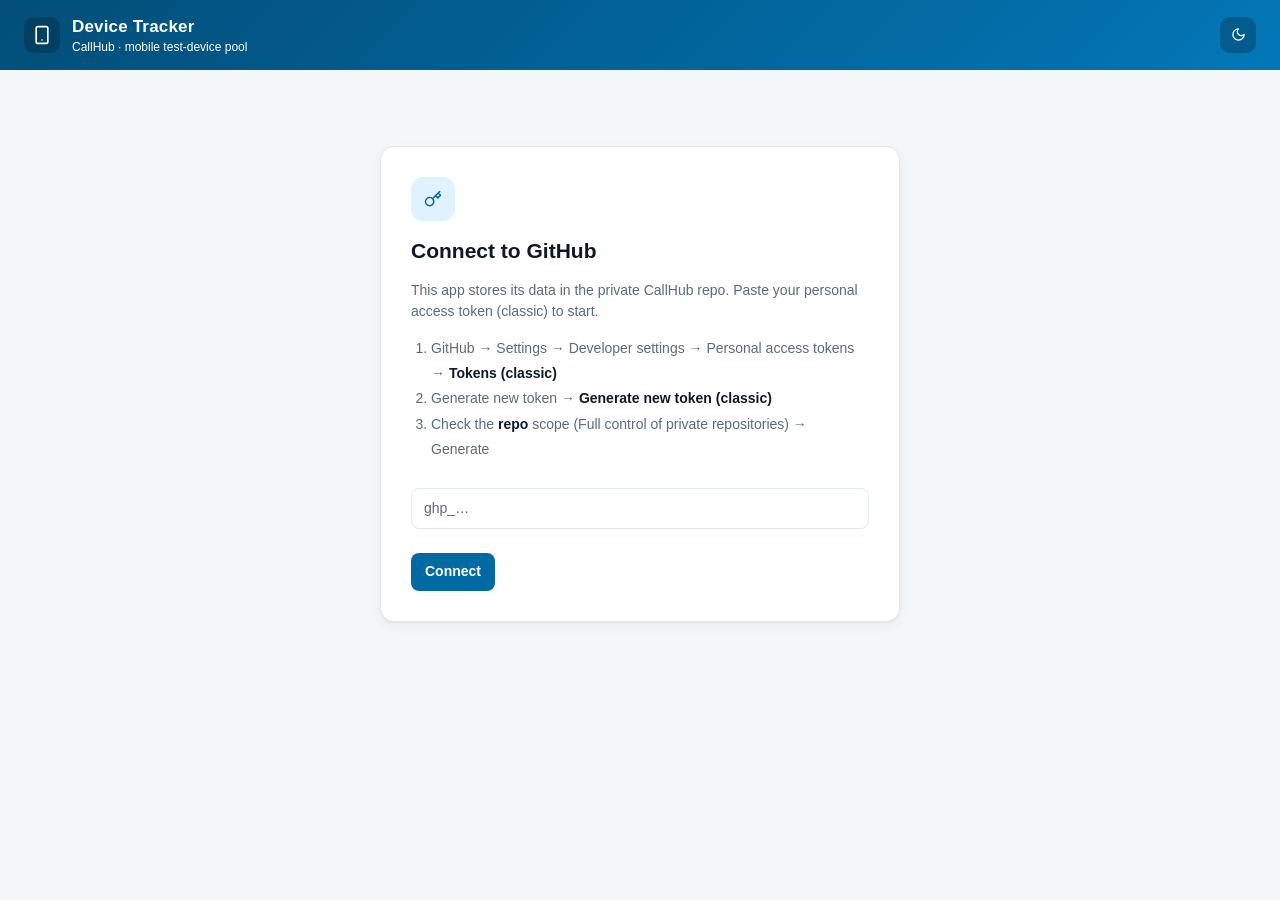
==== index.html @ 094492fb "deploy: tracker: clickable device chips in Workers and History" ====
<!doctype html>
<html lang="en">
<head>
<meta charset="utf-8">
<meta name="viewport" content="width=device-width, initial-scale=1">
<title>Device Tracker — CallHub</title>
<style>
  /* ---- semantic tokens: light (default) ---- */
  :root {
    color-scheme: light;
    --bg: #f4f7fa;
    --surface: #ffffff;
    --surface-2: #f1f5f9;
    --fg: #0f172a;
    --muted: #5b6b7f;
    --border: #e2e8f0;
    --primary: #026aa2;        /* 5.86:1 with white */
    --primary-hover: #015e8f;
    --on-primary: #ffffff;
    --ring: #026aa2;
    --danger: #dc2626;
    --shadow: 0 1px 2px rgba(15, 23, 42, .05), 0 4px 12px rgba(15, 23, 42, .05);
    --shadow-lg: 0 24px 60px rgba(2, 6, 23, .25);
    --header-grad: linear-gradient(135deg, #024e78, #0277b8); /* white ≥4.85:1 on both stops */
    --badge-available-bg: #dcfce7;  --badge-available-fg: #15803d;
    --badge-checked_out-bg: #e0f2fe; --badge-checked_out-fg: #026aa2;
    --badge-lost-bg: #fee2e2;       --badge-lost-fg: #b91c1c;
    --badge-retired-bg: #f1f5f9;    --badge-retired-fg: #4b5a6b;
  }
  /* ---- dark: desaturated tonal variants, not inversions ---- */
  :root[data-theme="dark"] {
    color-scheme: dark;
    --bg: #0b1220;
    --surface: #121a2b;
    --surface-2: #1a2438;
    --fg: #e6edf6;
    --muted: #93a5bc;
    --border: #253453;
    --primary: #41b9ea;
    --primary-hover: #63c8f0;
    --on-primary: #06121c;
    --ring: #41b9ea;
    --danger: #f87171;
    --shadow: 0 1px 2px rgba(0, 0, 0, .4), 0 4px 14px rgba(0, 0, 0, .35);
    --shadow-lg: 0 24px 60px rgba(0, 0, 0, .6);
    --header-grad: linear-gradient(135deg, #075e8f, #123a52);
    --badge-available-bg: rgba(34, 197, 94, .16);   --badge-available-fg: #4ade80;
    --badge-checked_out-bg: rgba(56, 189, 248, .16); --badge-checked_out-fg: #67d3f5;
    --badge-lost-bg: rgba(248, 113, 113, .16);      --badge-lost-fg: #f89b9b;
    --badge-retired-bg: rgba(148, 163, 184, .14);   --badge-retired-fg: #a5b4c8;
  }

  * { box-sizing: border-box; }
  [hidden] { display: none !important; }
  body {
    margin: 0; background: var(--bg); color: var(--fg); font-size: 14px; line-height: 1.5;
    font-family: -apple-system, BlinkMacSystemFont, "Segoe UI", Roboto, "Helvetica Neue", Arial, sans-serif;
    transition: background-color .25s ease, color .25s ease;
  }
  ::placeholder { color: var(--muted); opacity: 1; }
  svg.i { width: 18px; height: 18px; stroke: currentColor; fill: none;
          stroke-width: 2; stroke-linecap: round; stroke-linejoin: round; flex: none; }

  /* ---- header ---- */
  header { background: var(--header-grad); color: #fff; padding: 14px 24px;
           display: flex; align-items: center; gap: 12px; }
  header .logo { display: flex; align-items: center; justify-content: center; width: 36px; height: 36px;
                 background: rgba(0,0,0,.2); border-radius: 10px; }
  header .logo svg.i { width: 20px; height: 20px; }
  header > div { min-width: 0; }
  header h1 { font-size: 17px; margin: 0; font-weight: 600; letter-spacing: .01em; }
  header .sub { font-size: 12px; margin-top: -2px; white-space: nowrap; overflow: hidden; text-overflow: ellipsis; }
  header .right { margin-left: auto; display: flex; align-items: center; gap: 10px; }
  header .who { font-size: 13px; background: rgba(0,0,0,.22);
                padding: 5px 12px; border-radius: 999px; }
  #themeBtn { background: rgba(0,0,0,.22); border: 0; color: #fff; width: 36px; height: 36px;
              border-radius: 10px; cursor: pointer; display: flex; align-items: center; justify-content: center;
              transition: background-color .18s ease; }
  #themeBtn:hover { background: rgba(0,0,0,.36); }

  /* ---- nav ---- */
  nav { display: flex; gap: 2px; padding: 0 16px; background: var(--surface);
        border-bottom: 1px solid var(--border); overflow-x: auto;
        transition: background-color .25s ease, border-color .25s ease; }
  nav button { border: 0; background: none; padding: 13px 14px; font: inherit; cursor: pointer;
               color: var(--muted); border-bottom: 2px solid transparent;
               display: flex; align-items: center; gap: 7px; white-space: nowrap;
               transition: color .18s ease, border-color .18s ease; }
  nav button svg.i { width: 16px; height: 16px; }
  nav button:hover { color: var(--fg); }
  nav button.active { color: var(--primary); border-bottom-color: var(--primary); font-weight: 600; }

  main { padding: 20px 24px 48px; max-width: 1240px; margin: 0 auto; }

  /* ---- toolbar ---- */
  .bar { display: flex; gap: 10px; margin-bottom: 12px; flex-wrap: wrap; align-items: center; }
  .searchwrap { position: relative; flex: 1; min-width: 220px; }
  .searchwrap svg.i { position: absolute; left: 11px; top: 50%; translate: 0 -50%;
                      width: 16px; height: 16px; color: var(--muted); pointer-events: none; }
  input[type=search], input[type=password], select, dialog input, dialog select, dialog textarea {
    padding: 9px 12px; border: 1px solid var(--border); border-radius: 8px; font: inherit;
    background: var(--surface); color: var(--fg); min-height: 40px;
    transition: border-color .18s ease, background-color .25s ease, box-shadow .18s ease;
  }
  dialog textarea { resize: vertical; }
  input[type=search] { width: 100%; padding-left: 34px; }
  input:focus-visible, select:focus-visible, button:focus-visible {
    outline: 2px solid var(--ring); outline-offset: 2px; }
  input:hover, select:hover { border-color: var(--muted); }
  .check { display: flex; align-items: center; gap: 6px; color: var(--muted); cursor: pointer;
           user-select: none; padding: 6px 4px; }
  .check input { accent-color: var(--primary); width: 15px; height: 15px; cursor: pointer; }
  .spacer { flex: 1; }

  /* ---- status filter chips ---- */
  .chips { display: flex; gap: 6px; flex-wrap: wrap; }
  .chips + .chips { border-left: 1px solid var(--border); padding-left: 10px; }
  .fbtn { display: inline-flex; align-items: center; gap: 7px; min-height: 36px;
          border: 1px solid var(--border); background: var(--surface); color: var(--muted);
          border-radius: 999px; padding: 5px 13px; font: inherit; font-size: 13px; cursor: pointer;
          transition: background-color .18s ease, border-color .18s ease, color .18s ease; }
  .fbtn:hover { color: var(--fg); border-color: var(--muted); }
  .fbtn .cnt { font-size: 11px; font-weight: 600; background: var(--surface-2);
               border-radius: 999px; padding: 1px 7px; }
  .fbtn[aria-pressed="true"] { background: var(--badge-checked_out-bg); border-color: transparent;
                               color: var(--badge-checked_out-fg); font-weight: 600; }

  /* ---- buttons ---- */
  button.primary, button.ghost {
    display: inline-flex; align-items: center; gap: 7px; justify-content: center;
    border-radius: 8px; font: inherit; cursor: pointer; min-height: 38px; padding: 8px 14px;
    transition: background-color .18s ease, border-color .18s ease, color .18s ease, transform .12s ease;
  }
  button.primary { background: var(--primary); color: var(--on-primary); border: 0; font-weight: 600; }
  button.primary:hover { background: var(--primary-hover); }
  button.ghost { background: var(--surface); border: 1px solid var(--border); color: var(--fg); }
  button.ghost:hover { border-color: var(--muted); background: var(--surface-2); }
  button.primary:active, button.ghost:active { transform: scale(.97); }
  button.primary:disabled { opacity: .6; cursor: progress; }
  button.ghost.danger { color: var(--danger); }
  button.ghost.danger:hover { border-color: var(--danger); }
  button svg.i { width: 15px; height: 15px; }

  /* ---- table ---- */
  .tablewrap { background: var(--surface); border: 1px solid var(--border);
               border-radius: 12px; box-shadow: var(--shadow); overflow: hidden;
               transition: background-color .25s ease, border-color .25s ease; }
  table { border-collapse: collapse; width: 100%; }
  th, td { text-align: left; padding: 10px 12px; border-bottom: 1px solid var(--border);
           vertical-align: top; }
  th { font-size: 11px; text-transform: uppercase; letter-spacing: .06em; color: var(--muted);
       font-weight: 600; white-space: nowrap; }
  th[data-k] { cursor: pointer; user-select: none; }
  th[data-k]:hover { color: var(--fg); }
  th[aria-sort="ascending"]::after { content: " ▲"; font-size: 9px; }
  th[aria-sort="descending"]::after { content: " ▼"; font-size: 9px; }
  tbody tr { transition: background-color .15s ease; }
  tbody tr:hover { background: var(--surface-2); }
  tr:last-child td { border-bottom: 0; }
  td.num, .num { font-variant-numeric: tabular-nums; }
  td .sub { display: block; font-size: 11px; color: var(--muted); font-weight: 400; }
  td.actions { text-align: right; white-space: nowrap; }
  td.actions button { margin-left: 6px; font-size: 13px; min-height: 36px; padding: 5px 11px;
                      vertical-align: middle; /* icon-only kebab and text button share no text baseline */ }
  td.actions button.menu-btn { padding: 5px 8px; }

  /* row action menu — popover renders in the top layer, escaping .tablewrap's overflow:hidden */
  #rowMenu { position: fixed; inset: auto; margin: 0; min-width: 150px; padding: 5px;
             border: 1px solid var(--border); border-radius: 10px;
             background: var(--surface); color: var(--fg); box-shadow: var(--shadow-lg); }
  #rowMenu button { display: flex; width: 100%; align-items: center; gap: 8px; border: 0;
                    background: none; font: inherit; font-size: 13px; color: var(--fg);
                    padding: 8px 10px; border-radius: 6px; cursor: pointer; text-align: left; }
  #rowMenu button:hover, #rowMenu button:focus-visible { background: var(--surface-2); }
  #rowMenu button.danger { color: var(--danger); }
  td.h-when { white-space: nowrap; }

  /* edit diff: one line per changed field — WHAT · old → new */
  .diff { display: flex; align-items: baseline; flex-wrap: wrap; gap: 2px 6px; font-size: 12px; }
  .diff + .diff { margin-top: 3px; }
  .diff .f { font-size: 10px; font-weight: 600; text-transform: uppercase; letter-spacing: .06em;
             color: var(--muted); min-width: 44px; }
  .diff del { color: var(--muted); }
  .diff ins { text-decoration: none; font-weight: 500; }
  .diff .to { white-space: nowrap; } /* arrow stays glued to the new value on wrap */
  .diff .arr { color: var(--muted); }

  .badge { display: inline-flex; align-items: center; gap: 6px; padding: 3px 10px;
           border-radius: 999px; font-size: 12px; font-weight: 600; white-space: nowrap; }
  .badge::before { content: ""; width: 6px; height: 6px; border-radius: 50%; background: currentColor; }
  .badge.available   { background: var(--badge-available-bg);   color: var(--badge-available-fg); }
  .badge.checked_out { background: var(--badge-checked_out-bg); color: var(--badge-checked_out-fg); }
  .badge.lost        { background: var(--badge-lost-bg);        color: var(--badge-lost-fg); }
  .badge.retired     { background: var(--badge-retired-bg);     color: var(--badge-retired-fg); }

  /* SIM provider chips: desaturated brand-hue tints, AA-verified both themes.
     Unverified brands (We4G, 012, 019, …) intentionally stay neutral. */
  .prov { display: flex; width: fit-content; align-items: center; margin-top: 4px; padding: 2px 9px;
          border-radius: 999px; font-size: 11px; font-weight: 600;
          background: var(--surface-2); color: var(--muted); }
  .prov-pelephone     { background: #dde7fe; color: #1d3ecb; }
  .prov-cellcom       { background: #f0e4fe; color: #6d1db8; }
  .prov-partner       { background: #d5f6f1; color: #056557; }
  .prov-hot-mobile    { background: #ffe0e4; color: #b3122f; }
  .prov-rami-levy     { background: #fee0f2; color: #ad1272; }
  .prov-golan-telecom { background: #e3e8f6; color: #35447c; }
  :root[data-theme="dark"] .prov-pelephone     { background: rgba(64, 106, 255, .18);  color: #9db6ff; }
  :root[data-theme="dark"] .prov-cellcom       { background: rgba(150, 49, 255, .20);  color: #c9a4ff; }
  :root[data-theme="dark"] .prov-partner       { background: rgba(46, 213, 196, .16);  color: #5fe0d0; }
  :root[data-theme="dark"] .prov-hot-mobile    { background: rgba(228, 0, 43, .18);    color: #ff8d9d; }
  :root[data-theme="dark"] .prov-rami-levy     { background: rgba(252, 64, 178, .16);  color: #ff96d4; }
  :root[data-theme="dark"] .prov-golan-telecom { background: rgba(120, 140, 220, .16); color: #a8b6e8; }

  /* copyable value: persistent icon so QA sees it's clickable (a.copy = gmail account, also a real link) */
  .copy { display: inline-flex; align-items: center; gap: 5px; border: 0; background: none;
          color: var(--muted); font: inherit; font-size: 11px; font-variant-numeric: tabular-nums;
          padding: 2px 7px; margin-left: -7px; border-radius: 6px; cursor: pointer;
          text-decoration: none;
          transition: background-color .15s ease, color .15s ease; }
  .copy svg.i { width: 12px; height: 12px; opacity: .75; }
  .copy:hover { background: var(--badge-checked_out-bg); color: var(--badge-checked_out-fg); }

  /* gmail accounts in the Identifiers stack */
  .tag-primary { font-size: 9px; font-weight: 700; text-transform: uppercase; letter-spacing: .06em;
                 color: var(--badge-checked_out-fg); background: var(--badge-checked_out-bg);
                 border-radius: 4px; padding: 1px 5px; margin-left: 2px; vertical-align: 1px; }
  details.accmore summary { cursor: pointer; font-size: 11px; color: var(--muted); user-select: none; }
  details.accmore summary:hover { color: var(--fg); }

  .chip { display: inline-flex; align-items: center; justify-content: center; width: 24px; height: 24px;
          border-radius: 50%; background: var(--badge-checked_out-bg); color: var(--badge-checked_out-fg);
          font-size: 11px; font-weight: 700; margin-right: 7px; vertical-align: middle; }

  /* device chip: the one way a device is referenced outside the Devices table — click jumps to it */
  .devchips { display: flex; flex-wrap: wrap; gap: 6px; align-items: center; }
  .devchip { display: inline-flex; align-items: center; gap: 6px; max-width: 240px; min-height: 28px;
             border: 1px solid var(--border); background: var(--surface); color: var(--fg);
             border-radius: 999px; padding: 2px 11px 2px 9px; font: inherit; font-size: 12px;
             font-weight: 500; cursor: pointer;
             transition: background-color .15s ease, border-color .15s ease, color .15s ease; }
  .devchip svg.i { width: 13px; height: 13px; color: var(--muted); }
  .devchip:hover { background: var(--badge-checked_out-bg); border-color: transparent;
                   color: var(--badge-checked_out-fg); }
  .devchip:hover svg.i { color: inherit; }
  .devchip .nm { overflow: hidden; text-overflow: ellipsis; white-space: nowrap; }
  .muted { color: var(--muted); }
  .empty { padding: 40px 24px; text-align: center; color: var(--muted); }
  .empty svg.i { width: 28px; height: 28px; display: block; margin: 0 auto 10px; opacity: .5; }

  /* ---- dialogs ---- */
  dialog { border: 0; border-radius: 14px; padding: 0; box-shadow: var(--shadow-lg);
           min-width: 360px; max-width: 92vw; max-height: 90vh; overflow: auto;
           background: var(--surface); color: var(--fg); }
  dialog::backdrop { background: rgba(2, 6, 23, .55); backdrop-filter: blur(2px); }
  dialog[open] { animation: pop .2s ease-out; }
  @keyframes pop { from { opacity: 0; transform: translateY(8px) scale(.98); } }
  dialog form { padding: 22px; display: flex; flex-direction: column; gap: 12px; }
  dialog h2 { margin: 0 0 2px; font-size: 16px; font-weight: 600; }
  dialog label { font-size: 13px; color: var(--muted); display: flex; flex-direction: column; gap: 5px; font-weight: 500; }
  dialog .row { display: flex; gap: 8px; justify-content: flex-end; margin-top: 10px; }

  /* ---- toast ---- */
  #toast { position: fixed; bottom: 22px; left: 50%; transform: translateX(-50%) translateY(6px);
           background: var(--fg); color: var(--bg); padding: 11px 20px; border-radius: 10px;
           box-shadow: var(--shadow-lg); opacity: 0; transition: opacity .22s ease, transform .22s ease;
           pointer-events: none; max-width: 90vw; font-weight: 500; }
  #toast.show { opacity: 1; transform: translateX(-50%) translateY(0); }

  /* ---- token gate ---- */
  #gate { max-width: 520px; margin: 56px auto; background: var(--surface); border: 1px solid var(--border);
          border-radius: 14px; padding: 30px; box-shadow: var(--shadow); }
  #gate .gate-icon { width: 44px; height: 44px; border-radius: 12px; background: var(--badge-checked_out-bg);
                     color: var(--primary); display: flex; align-items: center; justify-content: center; margin-bottom: 14px; }
  #gate h2 { margin: 0 0 6px; }
  #gate ol { line-height: 1.8; padding-left: 20px; color: var(--muted); }
  #gate ol b { color: var(--fg); }
  #gate input { width: 100%; margin: 12px 0 4px; }
  #gate .err { color: var(--danger); font-size: 13px; min-height: 20px; }

  /* ---- devices: card rows instead of a wide table ---- */
  @media (max-width: 1000px) {
    #devTable thead { display: none; }
    #devTable tr { display: grid; grid-template-columns: 1fr auto; gap: 4px 12px;
                   padding: 12px 14px; border-bottom: 1px solid var(--border); }
    #devTable tr:last-child { border-bottom: 0; }
    #devTable td { display: block; border: 0; padding: 0; }
    #devTable td.c-status, #devTable td.c-holder { grid-column: 2; text-align: right; }
    #devTable td.c-status { grid-row: 1; }
    #devTable td.c-holder { grid-row: 2; }
    #devTable td.c-ids { grid-column: 1; grid-row: 2; }
    #devTable td.actions { grid-column: 1 / -1; grid-row: 3; display: flex; flex-wrap: wrap;
                           gap: 8px; margin-top: 8px; white-space: normal; }
    #devTable td.actions button { margin: 0; flex: 1; min-width: 96px; min-height: 40px; white-space: nowrap; }
    #devTable td.actions button.menu-btn { flex: 0 0 48px; min-width: 0; }
    #devTable td.empty { grid-column: 1 / -1; }
  }
  /* ---- history: stacked rows on small screens ---- */
  @media (max-width: 720px) {
    #tab-history .bar select { flex: 1 1 130px; min-width: 0; } /* filters share a row, never overflow */
    #histTable thead { display: none; }
    #histTable tr { display: grid; grid-template-columns: 1fr auto; gap: 2px 12px;
                    padding: 10px 14px; border-bottom: 1px solid var(--border); }
    #histTable tr:last-child { border-bottom: 0; }
    #histTable td { display: block; border: 0; padding: 0; }
    #histTable td.h-action { font-weight: 600; }
    #histTable td.h-when { grid-column: 2; grid-row: 1; text-align: right; }
    #histTable td.h-worker { grid-column: 2; grid-row: 2; text-align: right; }
    #histTable td.h-by { grid-column: 2; grid-row: 3; text-align: right; font-size: 11px; }
    #histTable td.h-by:not(:empty)::before { content: "by "; }
    #histTable td.h-device { grid-column: 1; grid-row: 2; }
    #histTable td.h-note { grid-column: 1; grid-row: 3; }
    #histTable td.empty { grid-column: 1 / -1; }
  }

  @media (prefers-reduced-motion: reduce) {
    *, ::backdrop { transition: none !important; animation: none !important; }
  }
  @media (max-width: 600px) {
    header, main { padding-left: 14px; padding-right: 14px; }
    header .who { display: none; } /* login still visible in Settings */
    dialog { min-width: 0; width: 92vw; }
  }
</style>
</head>
<body>
<svg hidden aria-hidden="true" style="display:none" xmlns="http://www.w3.org/2000/svg">
  <symbol id="i-device" viewBox="0 0 24 24"><rect x="5" y="2" width="14" height="20" rx="2"/><path d="M12 18h.01"/></symbol>
  <symbol id="i-history" viewBox="0 0 24 24"><path d="M3 12a9 9 0 1 0 9-9 9.75 9.75 0 0 0-6.74 2.74L3 8"/><path d="M3 3v5h5"/><path d="M12 7v5l4 2"/></symbol>
  <symbol id="i-users" viewBox="0 0 24 24"><path d="M16 21v-2a4 4 0 0 0-4-4H6a4 4 0 0 0-4 4v2"/><circle cx="9" cy="7" r="4"/><path d="M22 21v-2a4 4 0 0 0-3-3.87"/><path d="M16 3.13a4 4 0 0 1 0 7.75"/></symbol>
  <symbol id="i-settings" viewBox="0 0 24 24"><path d="M12.22 2h-.44a2 2 0 0 0-2 2v.18a2 2 0 0 1-1 1.73l-.43.25a2 2 0 0 1-2 0l-.15-.08a2 2 0 0 0-2.73.73l-.22.38a2 2 0 0 0 .73 2.73l.15.1a2 2 0 0 1 1 1.72v.51a2 2 0 0 1-1 1.74l-.15.09a2 2 0 0 0-.73 2.73l.22.38a2 2 0 0 0 2.73.73l.15-.08a2 2 0 0 1 2 0l.43.25a2 2 0 0 1 1 1.73V20a2 2 0 0 0 2 2h.44a2 2 0 0 0 2-2v-.18a2 2 0 0 1 1-1.73l.43-.25a2 2 0 0 1 2 0l.15.08a2 2 0 0 0 2.73-.73l.22-.39a2 2 0 0 0-.73-2.73l-.15-.08a2 2 0 0 1-1-1.74v-.5a2 2 0 0 1 1-1.74l.15-.09a2 2 0 0 0 .73-2.73l-.22-.38a2 2 0 0 0-2.73-.73l-.15.08a2 2 0 0 1-2 0l-.43-.25a2 2 0 0 1-1-1.73V4a2 2 0 0 0-2-2z"/><circle cx="12" cy="12" r="3"/></symbol>
  <symbol id="i-plus" viewBox="0 0 24 24"><path d="M5 12h14"/><path d="M12 5v14"/></symbol>
  <symbol id="i-search" viewBox="0 0 24 24"><circle cx="11" cy="11" r="8"/><path d="m21 21-4.3-4.3"/></symbol>
  <symbol id="i-sun" viewBox="0 0 24 24"><circle cx="12" cy="12" r="4"/><path d="M12 2v2"/><path d="M12 20v2"/><path d="m4.93 4.93 1.41 1.41"/><path d="m17.66 17.66 1.41 1.41"/><path d="M2 12h2"/><path d="M20 12h2"/><path d="m6.34 17.66-1.41 1.41"/><path d="m19.07 4.93-1.41 1.41"/></symbol>
  <symbol id="i-moon" viewBox="0 0 24 24"><path d="M12 3a6 6 0 0 0 9 9 9 9 0 1 1-9-9Z"/></symbol>
  <symbol id="i-key" viewBox="0 0 24 24"><path d="M21 2l-2 2m-7.61 7.61a5.5 5.5 0 1 1-7.778 7.778 5.5 5.5 0 0 1 7.777-7.777zm0 0L15.5 7.5m0 0 3 3L22 7l-3-3m-3.5 3.5L19 4"/></symbol>
  <symbol id="i-copy" viewBox="0 0 24 24"><rect x="8" y="8" width="14" height="14" rx="2"/><path d="M4 16c-1.1 0-2-.9-2-2V4c0-1.1.9-2 2-2h10c1.1 0 2 .9 2 2"/></symbol>
  <symbol id="i-dots" viewBox="0 0 24 24"><circle cx="12" cy="12" r="1"/><circle cx="19" cy="12" r="1"/><circle cx="5" cy="12" r="1"/></symbol>
  <symbol id="i-download" viewBox="0 0 24 24"><path d="M21 15v4a2 2 0 0 1-2 2H5a2 2 0 0 1-2-2v-4"/><path d="m7 10 5 5 5-5"/><path d="M12 15V3"/></symbol>
</svg>

<header>
  <span class="logo"><svg class="i" aria-hidden="true"><use href="#i-device"/></svg></span>
  <div>
    <h1>Device Tracker</h1>
    <div class="sub">CallHub · mobile test-device pool</div>
  </div>
  <div class="right">
    <span class="who" id="who" hidden></span>
    <button id="themeBtn" aria-label="Toggle dark mode" title="Toggle dark mode">
      <svg class="i" aria-hidden="true"><use id="themeIcon" href="#i-moon"/></svg>
    </button>
  </div>
</header>
<nav id="tabs" hidden>
  <button data-tab="devices" class="active" aria-current="page"><svg class="i" aria-hidden="true"><use href="#i-device"/></svg>Devices</button>
  <button data-tab="history"><svg class="i" aria-hidden="true"><use href="#i-history"/></svg>History</button>
  <button data-tab="workers"><svg class="i" aria-hidden="true"><use href="#i-users"/></svg>Workers</button>
  <button data-tab="settings"><svg class="i" aria-hidden="true"><use href="#i-settings"/></svg>Settings</button>
</nav>
<main>
  <!-- token gate -->
  <section id="gate">
    <div class="gate-icon"><svg class="i" aria-hidden="true"><use href="#i-key"/></svg></div>
    <h2>Connect to GitHub</h2>
    <p class="muted">This app stores its data in the private CallHub repo. Paste your personal access token (classic) to start.</p>
    <ol>
      <li>GitHub → Settings → Developer settings → Personal access tokens → <b>Tokens (classic)</b></li>
      <li>Generate new token → <b>Generate new token (classic)</b></li>
      <li>Check the <b>repo</b> scope (Full control of private repositories) → Generate</li>
    </ol>
    <input id="tokenInput" type="password" placeholder="ghp_…" autocomplete="off" aria-label="Personal access token">
    <div class="err" id="gateErr" role="alert"></div>
    <button class="primary" id="connectBtn">Connect</button>
  </section>

  <!-- devices -->
  <section id="tab-devices" hidden>
    <div class="bar">
      <span class="searchwrap"><svg class="i" aria-hidden="true"><use href="#i-search"/></svg>
        <input type="search" id="devSearch" placeholder="Search name, OS, serial, IMEI, phone, account, holder…" aria-label="Search devices"></span>
      <span class="spacer"></span>
      <button class="ghost" id="exportDevices" title="Download the current view as CSV"><svg class="i" aria-hidden="true"><use href="#i-download"/></svg>Export CSV</button>
      <button class="primary" id="addDeviceBtn"><svg class="i" aria-hidden="true"><use href="#i-plus"/></svg>Add device</button>
    </div>
    <div class="bar">
      <div class="chips" id="statusChips" role="group" aria-label="Filter by status">
        <button class="fbtn" data-st="" aria-pressed="true">All <span class="cnt"></span></button>
        <button class="fbtn" data-st="available" aria-pressed="false">Available <span class="cnt"></span></button>
        <button class="fbtn" data-st="checked_out" aria-pressed="false">In use <span class="cnt"></span></button>
        <button class="fbtn" data-st="lost" aria-pressed="false">Lost <span class="cnt"></span></button>
        <button class="fbtn" data-st="retired" aria-pressed="false" hidden>Retired <span class="cnt"></span></button>
      </div>
      <div class="chips" id="platChips" role="group" aria-label="Filter by platform">
        <button class="fbtn" data-pl="android" aria-pressed="false">Android <span class="cnt"></span></button>
        <button class="fbtn" data-pl="ios" aria-pressed="false">iOS <span class="cnt"></span></button>
      </div>
      <span class="spacer"></span>
      <label class="check"><input type="checkbox" id="showRetired"> show retired</label>
    </div>
    <div class="tablewrap"><table id="devTable">
      <thead><tr><th data-k="name">Device</th><th data-k="serial">Identifiers</th><th data-k="status">Status</th><th data-k="holder">Holder</th><th></th></tr></thead>
      <tbody></tbody>
    </table></div>
  </section>

  <!-- history -->
  <section id="tab-history" hidden>
    <div class="bar">
      <span class="searchwrap"><svg class="i" aria-hidden="true"><use href="#i-search"/></svg>
        <input type="search" id="histSearch" placeholder="Search notes, names…" aria-label="Search history"></span>
      <select id="histDevice" aria-label="Filter by device"><option value="">All devices</option></select>
      <select id="histWorker" aria-label="Filter by worker"><option value="">All workers</option></select>
      <button class="ghost" id="exportHistory" title="Download the current view as CSV"><svg class="i" aria-hidden="true"><use href="#i-download"/></svg>Export CSV</button>
    </div>
    <div class="tablewrap"><table id="histTable">
      <thead><tr><th>When</th><th>Action</th><th>Device</th><th>Worker</th><th>By</th><th>Details</th></tr></thead>
      <tbody></tbody>
    </table></div>
  </section>

  <!-- workers -->
  <section id="tab-workers" hidden>
    <div class="bar">
      <span class="spacer"></span>
      <button class="ghost" id="exportWorkers" title="Download as CSV"><svg class="i" aria-hidden="true"><use href="#i-download"/></svg>Export CSV</button>
      <button class="primary" id="addWorkerBtn"><svg class="i" aria-hidden="true"><use href="#i-plus"/></svg>Add worker</button>
    </div>
    <div class="tablewrap"><table id="workerTable">
      <thead><tr><th>Name</th><th>Currently holds</th></tr></thead>
      <tbody></tbody>
    </table></div>
  </section>

  <!-- settings -->
  <section id="tab-settings" hidden>
    <p>Connected as <b id="whoSettings"></b>.</p>
    <button class="ghost danger" id="disconnectBtn">Disconnect (forget token)</button>
  </section>
</main>

<!-- add/edit device -->
<dialog id="deviceDialog" aria-labelledby="deviceDialogTitle"><form method="dialog" id="deviceForm">
  <h2 id="deviceDialogTitle">Add device</h2>
  <label>Name <input name="name" required placeholder="Pixel 7 #1"></label>
  <label>OS version <input name="os" required placeholder="Android 14"></label>
  <label>Serial <input name="serial" required></label>
  <label>IMEI 1 (optional) <input name="imei1"></label>
  <label>IMEI 2 (optional) <input name="imei2"></label>
  <label>Phone (optional) <input name="phone" type="tel" placeholder="050-1234567"></label>
  <label>SIM provider (optional) <select name="provider" id="providerSelect"><option value="">—</option></select></label>
  <label>Primary Gmail (optional) <input name="account" type="email" placeholder="qa.device@gmail.com" autocomplete="off"></label>
  <label>Other Gmail accounts (optional, one per line) <textarea name="accounts" rows="2" autocomplete="off"></textarea></label>
  <div class="row"><button class="ghost" value="cancel" formnovalidate>Cancel</button>
  <button class="primary" value="ok">Save</button></div>
</form></dialog>

<!-- assign (data keys keep the legacy checkout naming) -->
<dialog id="checkoutDialog" aria-labelledby="checkoutTitle"><form method="dialog" id="checkoutForm">
  <h2 id="checkoutTitle">Assign</h2>
  <label>Worker <select name="workerId" required id="checkoutWorker"></select></label>
  <label>Note (optional) <input name="note" placeholder="e.g. 5.12 regression run"></label>
  <div class="row"><button class="ghost" value="cancel" formnovalidate>Cancel</button>
  <button class="primary" value="ok">Assign</button></div>
</form></dialog>

<!-- generic action (check-in / lost / found / retire) -->
<dialog id="actionDialog" aria-labelledby="actionTitle"><form method="dialog" id="actionForm">
  <h2 id="actionTitle"></h2>
  <label>Note (optional) <input name="note"></label>
  <div class="row"><button class="ghost" value="cancel" formnovalidate>Cancel</button>
  <button class="primary" value="ok" id="actionConfirm">Confirm</button></div>
</form></dialog>

<!-- add worker -->
<dialog id="workerDialog" aria-labelledby="workerDialogTitle"><form method="dialog" id="workerForm">
  <h2 id="workerDialogTitle">Add worker</h2>
  <label>Full name <input name="name" required placeholder="Dana Levi"></label>
  <div class="row"><button class="ghost" value="cancel" formnovalidate>Cancel</button>
  <button class="primary" value="ok">Add</button></div>
</form></dialog>

<div id="rowMenu" popover role="menu" aria-label="Device actions"></div>

<div id="toast" role="status" aria-live="polite"></div>

<script>
'use strict';
const OWNER = 'CallApp-Software-Ltd', REPO = 'CallHub', DATA_PATH = 'apps/device-tracker/data.json';
const API = `https://api.github.com/repos/${OWNER}/${REPO}/contents/${DATA_PATH}`;

let state = null, sha = null, login = null, statusFilter = '', platFilter = '';
const $ = s => document.querySelector(s);
const token = () => localStorage.getItem('dt_token');

// ---------- theme ----------
function applyTheme(t) {
  document.documentElement.dataset.theme = t;
  localStorage.setItem('dt_theme', t);
  $('#themeIcon').setAttribute('href', t === 'dark' ? '#i-sun' : '#i-moon');
}
applyTheme(localStorage.getItem('dt_theme') ??
  (matchMedia('(prefers-color-scheme: dark)').matches ? 'dark' : 'light'));
$('#themeBtn').onclick = () =>
  applyTheme(document.documentElement.dataset.theme === 'dark' ? 'light' : 'dark');

// ---------- pure domain mutations (validated; used by app and self-test) ----------
const now = () => new Date().toISOString();
const uid = p => p + '-' + Date.now().toString(36) + Math.random().toString(36).slice(2, 7);
const ev = (s, type, fields) => s.events.push({ id: uid('e'), ts: now(), type, by: login, ...fields });
const dev = (s, id) => { const d = s.devices.find(d => d.id === id); if (!d) throw Error('device not found'); return d; };
// form → accounts array; accounts[0] is the primary (structural invariant: primary exists iff any account does)
function parseAccounts(primary, others) {
  primary = String(primary ?? '').trim();
  const rest = String(others ?? '').split('\n').map(s => s.trim()).filter(Boolean);
  if (!primary && rest.length) throw Error('enter a primary Gmail first');
  const out = [];
  for (const a of [primary, ...rest].filter(Boolean)) {
    if (!/^\S+@\S+\.\S+$/.test(a)) throw Error(`“${a}” is not an email address`);
    if (!out.some(x => x.toLowerCase() === a.toLowerCase())) out.push(a);
  }
  return out;
}

const mutations = {
  addDevice(s, f) {
    const d = { id: uid('d'), name: f.name, os: f.os, serial: f.serial,
                imei1: f.imei1 || '', imei2: f.imei2 || '', phone: f.phone || '', provider: f.provider || '',
                accounts: parseAccounts(f.account, f.accounts),
                status: 'available', holderId: null, heldSince: null };
    s.devices.push(d);
    ev(s, 'device-added', { deviceId: d.id, note: f.name });
  },
  editDevice(s, id, f) {
    const d = dev(s, id);
    const next = { name: f.name, os: f.os, serial: f.serial,
                   imei1: f.imei1 || '', imei2: f.imei2 || '', phone: f.phone || '', provider: f.provider || '',
                   accounts: parseAccounts(f.account, f.accounts) };
    const str = v => Array.isArray(v) ? v.join(', ') : String(v ?? ''); // accounts diff as one readable list
    const changes = Object.keys(next).filter(k => str(d[k]) !== str(next[k]))
      .map(k => ({ field: k, from: str(d[k]), to: str(next[k]) }));
    if (!changes.length) throw Error('no changes to save');
    Object.assign(d, next);
    ev(s, 'device-edited', { deviceId: id, changes });
  },
  addWorker(s, name) {
    s.workers.push({ id: uid('w'), name });
    ev(s, 'worker-added', { note: name });
  },
  checkout(s, deviceId, workerId, note) {
    const d = dev(s, deviceId);
    if (d.status !== 'available') throw Error(`cannot assign a ${d.status} device`);
    if (!s.workers.some(w => w.id === workerId)) throw Error('worker not found');
    d.status = 'checked_out'; d.holderId = workerId; d.heldSince = now();
    ev(s, 'checkout', { deviceId, workerId, note });
  },
  checkin(s, deviceId, note) {
    const d = dev(s, deviceId);
    if (d.status !== 'checked_out') throw Error('device is not in use');
    ev(s, 'checkin', { deviceId, workerId: d.holderId, note });
    d.status = 'available'; d.holderId = null; d.heldSince = null;
  },
  // lost keeps holderId + heldSince — that fact IS the loss investigation (see CONTEXT.md)
  markLost(s, deviceId, note) {
    const d = dev(s, deviceId);
    if (d.status === 'lost' || d.status === 'retired') throw Error(`device is already ${d.status}`);
    d.status = 'lost';
    ev(s, 'lost', { deviceId, workerId: d.holderId, note });
  },
  markFound(s, deviceId, note) {
    const d = dev(s, deviceId);
    if (d.status !== 'lost') throw Error('device is not lost');
    ev(s, 'found', { deviceId, workerId: d.holderId, note });
    d.status = 'available'; d.holderId = null; d.heldSince = null;
  },
  retire(s, deviceId, note) {
    const d = dev(s, deviceId);
    if (d.status === 'checked_out') throw Error('return the device first');
    if (d.status === 'retired') throw Error('already retired');
    d.status = 'retired'; d.holderId = null; d.heldSince = null;
    ev(s, 'retired', { deviceId, note });
  },
};

// ---------- GitHub I/O ----------
const b64decode = b64 => new TextDecoder().decode(Uint8Array.from(atob(b64.replace(/\n/g, '')), c => c.charCodeAt(0)));
function b64encode(str) {
  const bytes = new TextEncoder().encode(str);
  let bin = '';
  for (let i = 0; i < bytes.length; i += 0x8000) bin += String.fromCharCode(...bytes.subarray(i, i + 0x8000));
  return btoa(bin);
}
const headers = () => ({ Authorization: `Bearer ${token()}`, Accept: 'application/vnd.github+json',
                         'X-GitHub-Api-Version': '2022-11-28' });

async function loadData() {
  const res = await fetch(API, { headers: headers(), cache: 'no-store' });
  if (!res.ok) throw Error({
    401: 'Token rejected — make sure it has the “repo” scope.',
    403: 'Token rejected — make sure it has the “repo” scope.',
    // GitHub answers 404 when a token cannot see a private repo
    404: 'Token can’t access CallHub. Use a classic token with the “repo” scope — see the README.',
  }[res.status] ?? `Failed to load data (HTTP ${res.status})`);
  const j = await res.json();
  sha = j.sha;
  state = JSON.parse(b64decode(j.content));
  renderAll();
}

// compare-and-swap commit: on SHA conflict, reload and re-apply the mutation
async function commit(message, mutate) {
  for (let attempt = 0; attempt < 3; attempt++) {
    const next = structuredClone(state);
    mutate(next); // throws on invalid action → surfaces as toast
    const res = await fetch(API, {
      method: 'PUT', headers: headers(),
      body: JSON.stringify({ message: `tracker: ${message}`, sha, content: b64encode(JSON.stringify(next, null, 2)) }),
    });
    if (res.ok) {
      sha = (await res.json()).content.sha;
      state = next;
      renderAll();
      toast(message);
      return;
    }
    if (res.status === 409 || res.status === 422) { await loadData(); continue; } // someone else wrote first
    throw Error(`Save failed (HTTP ${res.status})`);
  }
  throw Error('Save failed after 3 attempts — refresh and try again.');
}

const act = fn => fn().catch(e => toast('⚠ ' + e.message));

// ---------- rendering ----------
const esc = s => String(s ?? '').replace(/[&<>"']/g, c => ({ '&': '&amp;', '<': '&lt;', '>': '&gt;', '"': '&quot;', "'": '&#39;' }[c]));
const workerName = id => state.workers.find(w => w.id === id)?.name ?? '?';
const devName = id => state.devices.find(d => d.id === id)?.name ?? '';
const initials = name => name.split(/\s+/).map(w => w[0]).slice(0, 2).join('').toUpperCase();
const fmt = ts => ts ? new Date(ts).toLocaleString(undefined, { dateStyle: 'medium', timeStyle: 'short' }) : '';
const rel = ts => {
  const m = Math.max(0, Math.round((Date.now() - new Date(ts)) / 6e4));
  if (m < 1) return 'just now';
  if (m < 60) return m + ' min ago';
  const h = Math.round(m / 60);
  if (h < 48) return h + ' h ago';
  return Math.round(h / 24) + ' days ago';
};
const STATUS_LABEL = { available: 'Available', checked_out: 'In use', lost: 'Lost', retired: 'Retired' };
const PROVIDERS = ['Pelephone', 'Cellcom', 'Partner', 'HOT Mobile', '012 Mobile', '019 Mobile',
                   'Golan Telecom', 'We4G', 'Rami Levy'];
const provSlug = name => name.toLowerCase().replace(/[^a-z0-9]+/g, '-');
$('#providerSelect').innerHTML = '<option value="">—</option>' +
  PROVIDERS.map(p => `<option>${p}</option>`).join('');
const EVENT_LABEL = { 'device-added': 'Device added', 'device-edited': 'Device edited', checkout: 'Assigned',
                      checkin: 'Returned', lost: 'Marked lost', found: 'Marked found', retired: 'Retired',
                      'worker-added': 'Worker added' };
const FIELD_LABEL = { name: 'Name', os: 'OS', serial: 'Serial', imei1: 'IMEI 1', imei2: 'IMEI 2',
                      phone: 'Phone', provider: 'SIM', accounts: 'Accounts' };
const diffSide = (v, tag) => v ? `<${tag}>${esc(v)}</${tag}>` : '<span class="muted">—</span>';
const diffHtml = changes => changes.map(c =>
  `<span class="diff"><span class="f">${FIELD_LABEL[c.field] ?? esc(c.field)}</span>${diffSide(c.from, 'del')}<span class="to"><span class="arr" aria-hidden="true">→</span> ${diffSide(c.to, 'ins')}</span></span>`).join('');

function toast(msg) {
  const t = $('#toast');
  t.textContent = msg; t.classList.add('show');
  clearTimeout(t._h); t._h = setTimeout(() => t.classList.remove('show'), 3000);
}

const emptyRow = (cols, msg) =>
  `<tr><td colspan="${cols}" class="empty"><svg class="i" aria-hidden="true"><use href="#i-device"/></svg>${msg}</td></tr>`;

let devSort = { k: 'status', dir: 1 }; // QA default: in use on top, lost at the bottom
try { devSort = JSON.parse(localStorage.getItem('dt_sort2')) || devSort; } catch {}
const STATUS_ORDER = { checked_out: 0, available: 1, lost: 2, retired: 3 };
const sortVal = (d, k) => k === 'status' ? STATUS_ORDER[d.status]
  : k === 'holder' ? (d.holderId ? workerName(d.holderId).toLowerCase() : '')
  : (d[k] ?? '').toLowerCase();
const cmp = (x, y) => x < y ? -1 : x > y ? 1 : 0;
const sink = d => d.status === 'lost' || d.status === 'retired' ? 1 : 0;
const devCompare = (a, b) => {
  if (sink(a) !== sink(b)) return sink(a) - sink(b); // lost/retired always at the bottom
  const x = sortVal(a, devSort.k), y = sortVal(b, devSort.k);
  if ((x === '') !== (y === '')) return x === '' ? 1 : -1; // blanks last, regardless of direction
  return cmp(x, y) * devSort.dir
    || (devSort.k === 'status' ? cmp(sortVal(a, 'holder'), sortVal(b, 'holder')) : 0); // people A→Z within a group
};
const plat = d => /\b(ios|ipados|iphone|ipad)\b/i.test(d.name + ' ' + d.os) ? 'ios' : 'android';

// gmail accounts cell fragment: primary always visible + copyable, the rest behind a native <details>
// a real <a href> so Chrome's context menu offers "Open link in Incognito window"; left-click copies instead (handler preventDefaults)
const gmailUrl = a => 'https://accounts.google.com/AccountChooser?Email=' + encodeURIComponent(a) + '&continue=https%3A%2F%2Fmail.google.com%2F';
const accountBtn = a => `<a class="copy" href="${gmailUrl(a)}" data-copy="${esc(a)}" title="Click to copy · right-click to open Gmail sign-in (Incognito available)" aria-label="Copy account ${esc(a)}">${esc(a)}<svg class="i" aria-hidden="true"><use href="#i-copy"/></svg></a>`;
const accountsHtml = d => {
  const accs = d.accounts ?? [];
  if (!accs.length) return '';
  return `<span class="sub">${accountBtn(accs[0])}<span class="tag-primary">primary</span></span>` +
    (accs.length > 1
      ? `<details class="accmore"><summary>+${accs.length - 1} more</summary>${accs.slice(1).map(a => `<span class="sub">${accountBtn(a)}</span>`).join('')}</details>`
      : '');
};

// device chip — shared by Workers and History; click jumps to the device in the Devices tab
const devChip = d => `<button class="devchip" data-dev="${d.id}" title="View in Devices${d.heldSince ? ` · held ${rel(d.heldSince)}` : ''}"><svg class="i" aria-hidden="true"><use href="#i-device"/></svg><span class="nm">${esc(d.name)}</span></button>`;
function showDevice(id) {
  const d = state.devices.find(d => d.id === id);
  if (!d) return;
  statusFilter = ''; platFilter = '';
  if (d.status === 'retired') $('#showRetired').checked = true;
  $('#devSearch').value = d.name; // visible in the search box, so the narrowed list explains itself
  show('devices');
  renderDevices();
}
document.addEventListener('click', e => {
  const b = e.target.closest('button[data-dev]');
  if (b) showDevice(b.dataset.dev);
});

// the devices view (filters, search, sort applied) — feeds both the table and CSV export
function visibleDevices() {
  const q = $('#devSearch').value.toLowerCase(), showRetired = $('#showRetired').checked;
  return state.devices
    .filter(d => showRetired ? true : d.status !== 'retired')
    .filter(d => !statusFilter || d.status === statusFilter)
    .filter(d => !platFilter || plat(d) === platFilter)
    .filter(d => !q || [d.name, d.os, d.serial, d.imei1, d.imei2, d.phone, d.provider, ...(d.accounts ?? []),
                        d.holderId && workerName(d.holderId)]
      .some(v => v && v.toLowerCase().includes(q)))
    .sort((a, b) => a.name.localeCompare(b.name)) // stable tiebreak for the column sort below
    .sort(devCompare);
}

function renderDevices() {
  if (rowMenu.matches(':popover-open')) rowMenu.hidePopover(); // rows are about to be replaced
  const showRetired = $('#showRetired').checked;
  if (!showRetired && statusFilter === 'retired') statusFilter = '';
  const counts = { '': 0, available: 0, checked_out: 0, lost: 0, retired: 0 };
  for (const d of state.devices) { counts[d.status]++; if (d.status !== 'retired' || showRetired) counts['']++; }
  document.querySelectorAll('#statusChips .fbtn').forEach(b => {
    if (b.dataset.st === 'retired') b.hidden = !showRetired;
    b.setAttribute('aria-pressed', String(b.dataset.st === statusFilter));
    b.querySelector('.cnt').textContent = counts[b.dataset.st];
  });
  document.querySelectorAll('#platChips .fbtn').forEach(b => {
    b.setAttribute('aria-pressed', String(b.dataset.pl === platFilter));
    b.querySelector('.cnt').textContent =
      state.devices.filter(d => plat(d) === b.dataset.pl && (showRetired || d.status !== 'retired')).length;
  });
  document.querySelectorAll('#devTable th[data-k]').forEach(th =>
    th.setAttribute('aria-sort', th.dataset.k === devSort.k ? (devSort.dir === 1 ? 'ascending' : 'descending') : 'none'));
  const rows = visibleDevices()
    .map(d => {
      const holder = d.holderId
        ? `<span class="chip" aria-hidden="true">${esc(initials(workerName(d.holderId)))}</span>${esc(workerName(d.holderId))}` +
          (d.status === 'lost' ? ' <span class="muted">(last holder)</span>' : '')
        : '<span class="muted">—</span>';
      const btns = {
        available:   `<button class="primary" data-a="checkout">Assign</button>`,
        checked_out: `<button class="primary" data-a="checkin">Return</button>`,
        lost:        `<button class="primary" data-a="found">Found</button>`,
        retired:     ``,
      }[d.status] + `<button class="ghost menu-btn" data-menu aria-haspopup="menu" aria-expanded="false"
        aria-label="More actions for ${esc(d.name)}"><svg class="i" aria-hidden="true"><use href="#i-dots"/></svg></button>`;
      return `<tr data-id="${d.id}">
        <td class="c-dev"><b>${esc(d.name)}</b><span class="sub">${esc(d.os)}</span></td>
        <td class="c-ids muted">${esc(d.serial)}${d.imei1 ? `<span class="sub">IMEI ${esc(d.imei1)}</span>` : ''}${d.imei2 ? `<span class="sub">IMEI2 ${esc(d.imei2)}</span>` : ''}${d.phone ? `<span class="sub"><button class="copy" data-copy="${esc(d.phone)}" title="Copy phone number" aria-label="Copy phone number ${esc(d.phone)}">${esc(d.phone)}<svg class="i" aria-hidden="true"><use href="#i-copy"/></svg></button></span>` : ''}${accountsHtml(d)}${d.provider ? `<span class="prov prov-${provSlug(d.provider)}">${esc(d.provider)}</span>` : ''}</td>
        <td class="c-status"><span class="badge ${d.status}">${STATUS_LABEL[d.status]}</span>${d.heldSince ? `<span class="sub" title="${esc(fmt(d.heldSince))}">${rel(d.heldSince)}</span>` : ''}</td>
        <td class="c-holder">${holder}</td>
        <td class="actions">${btns}</td></tr>`;
    });
  $('#devTable tbody').innerHTML = rows.join('') ||
    emptyRow(5, state.devices.length ? 'No devices match the current filters' : 'No devices yet — add the pool with “Add device”');
}

// the history view (filters and search applied) — feeds both the table and CSV export
function visibleEvents() {
  const q = $('#histSearch').value.toLowerCase(), dId = $('#histDevice').value, wId = $('#histWorker').value;
  return [...state.events].reverse()
    .filter(e => (!dId || e.deviceId === dId) && (!wId || e.workerId === wId))
    .filter(e => !q || [devName(e.deviceId), e.workerId && workerName(e.workerId), e.note, e.by,
                        ...(e.changes ?? []).flatMap(c => [c.from, c.to])]
      .some(v => v && v.toLowerCase().includes(q)));
}

function renderHistory() {
  const dId = $('#histDevice').value, wId = $('#histWorker').value;
  const rows = visibleEvents()
    .map(e => `<tr><td class="h-when muted num">${fmt(e.ts)}</td><td class="h-action">${EVENT_LABEL[e.type] ?? esc(e.type)}</td>
      <td class="h-device">${(d => d ? devChip(d) : esc(devName(e.deviceId)))(state.devices.find(x => x.id === e.deviceId))}</td><td class="h-worker">${e.workerId ? esc(workerName(e.workerId)) : ''}</td>
      <td class="h-by muted">${esc(e.by)}</td><td class="h-note">${e.changes?.length ? diffHtml(e.changes) : esc(e.note ?? '')}</td></tr>`);
  $('#histTable tbody').innerHTML = rows.join('') || emptyRow(6, 'No events yet');
  // filter dropdowns
  const opts = (list, sel, label) => `<option value="">${label}</option>` +
    list.map(x => `<option value="${x.id}" ${x.id === sel ? 'selected' : ''}>${esc(x.name)}</option>`).join('');
  $('#histDevice').innerHTML = opts([...state.devices].sort((a, b) => a.name.localeCompare(b.name)), dId, 'All devices');
  $('#histWorker').innerHTML = opts([...state.workers].sort((a, b) => a.name.localeCompare(b.name)), wId, 'All workers');
}

function renderWorkers() {
  const rows = [...state.workers].sort((a, b) => a.name.localeCompare(b.name)).map(w => {
    const held = state.devices.filter(d => d.holderId === w.id && d.status === 'checked_out');
    return `<tr><td><span class="chip" aria-hidden="true">${esc(initials(w.name))}</span><b>${esc(w.name)}</b></td>
      <td>${held.length
        ? `<span class="devchips">${held.map(devChip).join('')}</span>`
        : '<span class="muted">—</span>'}</td></tr>`;
  });
  $('#workerTable tbody').innerHTML = rows.join('') || emptyRow(2, 'No workers yet — add teammates so devices can be assigned');
}

function renderAll() { renderDevices(); renderHistory(); renderWorkers(); }

// ---------- CSV export: downloads exactly what the table shows (filters + sort applied) ----------
const csvCell = v => {
  v = String(v ?? '');
  if (/^[=+\-@\t\r]/.test(v)) v = "'" + v; // neutralize spreadsheet formulas (OWASP CSV injection)
  return /[",\n]/.test(v) ? '"' + v.replace(/"/g, '""') + '"' : v;
};
const detailText = e => e.changes?.length
  ? e.changes.map(c => `${FIELD_LABEL[c.field] ?? c.field}: ${c.from || '—'} → ${c.to || '—'}`).join('; ')
  : e.note ?? '';
function exportCsv(name, header, rows) {
  if (!rows.length) return toast('Nothing to export');
  // BOM so Excel reads UTF-8 (Hebrew names) correctly
  const blob = new Blob(['\uFEFF' + [header, ...rows].map(r => r.map(csvCell).join(',')).join('\r\n')],
                        { type: 'text/csv' });
  const a = Object.assign(document.createElement('a'),
    { href: URL.createObjectURL(blob), download: `${name}-${new Date().toISOString().slice(0, 10)}.csv` });
  a.click();
  URL.revokeObjectURL(a.href);
  toast(`Exported ${rows.length} rows`);
}
$('#exportDevices').onclick = () => exportCsv('devices',
  ['Name', 'OS', 'Serial', 'IMEI 1', 'IMEI 2', 'Phone', 'SIM provider', 'Primary account', 'Other accounts', 'Status', 'Holder', 'Held since'],
  visibleDevices().map(d => [d.name, d.os, d.serial, d.imei1, d.imei2, d.phone, d.provider,
    d.accounts?.[0] ?? '', (d.accounts ?? []).slice(1).join(', '),
    STATUS_LABEL[d.status], d.holderId ? workerName(d.holderId) : '', d.heldSince ?? '']));
$('#exportHistory').onclick = () => exportCsv('history',
  ['When', 'Action', 'Device', 'Worker', 'By', 'Details'],
  visibleEvents().map(e => [e.ts, EVENT_LABEL[e.type] ?? e.type, devName(e.deviceId),
    e.workerId ? workerName(e.workerId) : '', e.by ?? '', detailText(e)]));
$('#exportWorkers').onclick = () => exportCsv('workers', ['Name', 'Currently holds'],
  [...state.workers].sort((a, b) => a.name.localeCompare(b.name)).map(w => [w.name,
    state.devices.filter(d => d.holderId === w.id && d.status === 'checked_out').map(d => d.name).join(', ')]));

// ---------- UI wiring ----------
function show(tab) {
  document.querySelectorAll('nav button').forEach(b => {
    const on = b.dataset.tab === tab;
    b.classList.toggle('active', on);
    if (on) b.setAttribute('aria-current', 'page'); else b.removeAttribute('aria-current');
  });
  ['devices', 'history', 'workers', 'settings'].forEach(t => $('#tab-' + t).hidden = t !== tab);
}
$('#tabs').addEventListener('click', e => {
  const b = e.target.closest('button');
  if (b?.dataset.tab) show(b.dataset.tab);
});
['devSearch', 'showRetired'].forEach(id => $('#' + id).addEventListener('input', renderDevices));
$('#statusChips').addEventListener('click', e => {
  const b = e.target.closest('button');
  if (!b) return;
  statusFilter = b.dataset.st;
  renderDevices();
});
$('#platChips').addEventListener('click', e => {
  const b = e.target.closest('button');
  if (!b) return;
  platFilter = platFilter === b.dataset.pl ? '' : b.dataset.pl; // click again to clear
  renderDevices();
});
$('#devTable thead').addEventListener('click', e => {
  const k = e.target.closest('th')?.dataset.k;
  if (!k) return;
  devSort = { k, dir: devSort.k === k ? -devSort.dir : 1 };
  localStorage.setItem('dt_sort2', JSON.stringify(devSort));
  renderDevices();
});
['histSearch', 'histDevice', 'histWorker'].forEach(id => $('#' + id).addEventListener('input', renderHistory));
window.addEventListener('focus', () => {
  if (state && !document.querySelector('dialog[open]')) act(loadData);
});

function openForm(dialog, onOk) {
  const form = dialog.querySelector('form');
  form.reset();
  dialog.returnValue = '';
  dialog.showModal();
  dialog.onclose = () => {
    if (dialog.returnValue !== 'ok') return;
    onOk(Object.fromEntries(new FormData(form)));
  };
}

$('#addDeviceBtn').onclick = () => {
  $('#deviceDialogTitle').textContent = 'Add device';
  openForm($('#deviceDialog'), f => act(() => commit(`add device ${f.name}`, s => mutations.addDevice(s, f))));
};
$('#addWorkerBtn').onclick = () =>
  openForm($('#workerDialog'), f => act(() => commit(`add worker ${f.name}`, s => mutations.addWorker(s, f.name))));

// ---------- row action menu (one shared popover, filled per device status) ----------
const rowMenu = $('#rowMenu');
const MENU_ITEMS = {
  available:   [['edit', 'Edit'], ['lost', 'Mark lost', 'danger'], ['retire', 'Retire']],
  checked_out: [['edit', 'Edit'], ['lost', 'Mark lost', 'danger']],
  lost:        [['edit', 'Edit'], ['retire', 'Retire']],
  retired:     [['edit', 'Edit']],
};
function openRowMenu(btn, d) {
  rowMenu.innerHTML = MENU_ITEMS[d.status].map(([a, label, cls]) =>
    `<button role="menuitem" ${cls ? `class="${cls}"` : ''} data-a="${a}">${label}</button>`).join('');
  rowMenu.dataset.id = d.id;
  rowMenu.showPopover();
  const r = btn.getBoundingClientRect(), m = rowMenu.getBoundingClientRect();
  rowMenu.style.left = Math.max(8, r.right - m.width) + 'px';
  rowMenu.style.top = (r.bottom + m.height + 8 > innerHeight ? r.top - m.height - 4 : r.bottom + 4) + 'px';
  btn.setAttribute('aria-expanded', 'true');
  rowMenu.querySelector('button').focus();
}
rowMenu.addEventListener('toggle', e => {
  if (e.newState !== 'closed') return;
  const btn = document.querySelector(`tr[data-id="${rowMenu.dataset.id}"] .menu-btn`);
  btn?.setAttribute('aria-expanded', 'false');
  // Esc / action click leaves focus stranded on <body>; a dialog opened by the action keeps it
  if (document.activeElement === document.body || rowMenu.contains(document.activeElement)) btn?.focus();
});
rowMenu.addEventListener('keydown', e => {
  if (e.key !== 'ArrowDown' && e.key !== 'ArrowUp') return;
  e.preventDefault();
  const items = [...rowMenu.querySelectorAll('button')];
  items[(items.indexOf(document.activeElement) + (e.key === 'ArrowDown' ? 1 : -1) + items.length) % items.length].focus();
});
rowMenu.addEventListener('click', e => {
  const a = e.target.closest('button')?.dataset.a;
  if (!a) return;
  rowMenu.hidePopover();
  deviceAction(a, rowMenu.dataset.id);
});

$('#devTable').addEventListener('click', e => {
  const btn = e.target.closest('button, a.copy');
  if (!btn) return;
  if (btn.dataset.copy) {
    e.preventDefault(); // gmail <a>: left-click copies, the href is for right-click → Incognito
    navigator.clipboard.writeText(btn.dataset.copy)
      .then(() => toast('Copied ' + btn.dataset.copy), () => toast('⚠ Copy failed'));
    return;
  }
  const id = btn.closest('tr').dataset.id;
  if ('menu' in btn.dataset) openRowMenu(btn, state.devices.find(d => d.id === id));
  else if (btn.dataset.a) deviceAction(btn.dataset.a, id);
});

function deviceAction(a, id) {
  const d = state.devices.find(d => d.id === id);
  if (a === 'edit') {
    $('#deviceDialogTitle').textContent = 'Edit ' + d.name;
    const dlg = $('#deviceDialog');
    openForm(dlg, f => act(() => commit(`edit device ${f.name}`, s => mutations.editDevice(s, id, f))));
    for (const k of ['name', 'os', 'serial', 'imei1', 'imei2', 'phone', 'provider']) dlg.querySelector(`[name=${k}]`).value = d[k] ?? '';
    dlg.querySelector('[name=account]').value = d.accounts?.[0] ?? '';
    dlg.querySelector('[name=accounts]').value = (d.accounts ?? []).slice(1).join('\n');
  } else if (a === 'checkout') {
    if (!state.workers.length) return toast('Add a worker first (Workers tab)');
    $('#checkoutTitle').textContent = 'Assign ' + d.name;
    $('#checkoutWorker').innerHTML = [...state.workers].sort((a, b) => a.name.localeCompare(b.name))
      .map(w => `<option value="${w.id}">${esc(w.name)}</option>`).join('');
    openForm($('#checkoutDialog'), f =>
      act(() => commit(`assign ${d.name} → ${workerName(f.workerId)}`, s => mutations.checkout(s, id, f.workerId, f.note))));
  } else {
    const cfg = {
      checkin: ['Return ' + d.name, 'checkin'],
      lost:    ['Mark ' + d.name + ' LOST', 'markLost'],
      found:   ['Mark ' + d.name + ' found', 'markFound'],
      retire:  ['Retire ' + d.name + ' (permanent)', 'retire'],
    }[a];
    $('#actionTitle').textContent = cfg[0];
    openForm($('#actionDialog'), f =>
      act(() => commit(`${a} ${d.name}`, s => mutations[cfg[1]](s, id, f.note))));
  }
}

// ---------- token gate ----------
function enterApp() {
  $('#gate').hidden = true; $('#tabs').hidden = false;
  show('devices');
}
function showGate(msg) {
  $('#gate').hidden = false; $('#tabs').hidden = true;
  ['devices', 'history', 'workers', 'settings'].forEach(t => $('#tab-' + t).hidden = true);
  $('#gateErr').textContent = msg;
}
async function connect(tok) {
  localStorage.setItem('dt_token', tok); // loadData/commit read the token from storage
  const [l] = await Promise.all([
    fetch('https://api.github.com/user', {
      headers: { Authorization: `Bearer ${tok}`, Accept: 'application/vnd.github+json' } })
      .then(async res => {
        if (!res.ok) throw Error('GitHub rejected that token.');
        return (await res.json()).login;
      }),
    loadData(), // throws if token can't reach the repo
  ]);
  login = l;
  enterApp();
  $('#who').hidden = false;
  $('#who').textContent = login; $('#whoSettings').textContent = login;
}
$('#connectBtn').onclick = async () => {
  const btn = $('#connectBtn');
  $('#gateErr').textContent = '';
  btn.disabled = true; btn.textContent = 'Connecting…';
  try { await connect($('#tokenInput').value.trim()); }
  catch (e) { showGate(e.message); }
  btn.disabled = false; btn.textContent = 'Connect';
};
$('#disconnectBtn').onclick = () => { localStorage.removeItem('dt_token'); location.reload(); };
if (token()) {
  enterApp(); // returning user: skip the gate, data pops in when loadData resolves
  $('#devTable tbody').innerHTML = emptyRow(5, 'Loading…');
  connect(token()).catch(e => showGate(e.message));
}

// ---------- self-test: open index.html#selftest, check console ----------
if (location.hash === '#selftest') {
  const assert = (cond, msg) => { if (!cond) throw Error('SELFTEST FAIL: ' + msg); };
  const s = { workers: [], devices: [], events: [] };
  login = 'tester';
  mutations.addWorker(s, 'Dana');
  mutations.addDevice(s, { name: 'Pixel', os: '14', serial: 'X1', imei1: '111', imei2: '222', phone: '050' });
  const d = s.devices[0], w = s.workers[0];
  assert(d.imei1 === '111' && d.imei2 === '222' && d.phone === '050', 'identifier fields stored');
  mutations.editDevice(s, d.id, { name: 'Pixel', os: '14', serial: 'X1' });
  assert(d.imei1 === '' && d.phone === '', 'edit without identifiers clears them');
  const editEv = s.events.find(e => e.type === 'device-edited');
  assert(editEv.changes.some(c => c.field === 'imei1' && c.from === '111' && c.to === ''), 'edit records field diffs');
  let noop = false; try { mutations.editDevice(s, d.id, { name: 'Pixel', os: '14', serial: 'X1' }); } catch { noop = true; }
  assert(noop && s.events.filter(e => e.type === 'device-edited').length === 1, 'no-op edit rejected, not logged');
  mutations.checkout(s, d.id, w.id, 'test');
  assert(d.status === 'checked_out' && d.holderId === w.id && d.heldSince, 'checkout sets holder');
  let threw = false; try { mutations.checkout(s, d.id, w.id); } catch { threw = true; }
  assert(threw, 'double checkout rejected');
  mutations.markLost(s, d.id, '');
  assert(d.status === 'lost' && d.holderId === w.id, 'lost keeps holder');
  mutations.markFound(s, d.id, '');
  assert(d.status === 'available' && !d.holderId, 'found clears holder');
  mutations.checkout(s, d.id, w.id); mutations.checkin(s, d.id, '');
  assert(d.status === 'available' && !d.holderId, 'checkin frees device');
  threw = false; try { mutations.checkout(s, d.id, 'w-nope'); } catch { threw = true; }
  assert(threw, 'unknown worker rejected');
  mutations.retire(s, d.id, 'broken');
  assert(d.status === 'retired', 'retire works');
  threw = false; try { mutations.checkout(s, d.id, w.id); } catch { threw = true; }
  assert(threw, 'checkout of retired rejected');
  assert(s.events.length === 9, 'every action logged, got ' + s.events.length);
  mutations.addDevice(s, { name: 'Pixel B', os: '14', serial: 'X2', provider: 'Pelephone' });
  assert(s.devices[1].provider === 'Pelephone', 'provider stored');
  mutations.editDevice(s, s.devices[1].id, { name: 'Pixel B', os: '14', serial: 'X2' });
  assert(s.devices[1].provider === '' && provSlug('HOT Mobile') === 'hot-mobile', 'provider cleared on edit; slug ok');
  assert(JSON.stringify(parseAccounts(' A@g.com ', 'b@g.com\n\na@G.com')) === '["A@g.com","b@g.com"]',
    'accounts parsed, trimmed, case-insensitively deduped');
  assert(parseAccounts('', '').length === 0, 'no accounts is fine');
  threw = false; try { parseAccounts('', 'b@g.com'); } catch { threw = true; }
  assert(threw, 'others without a primary rejected');
  threw = false; try { parseAccounts('not-an-email', ''); } catch { threw = true; }
  assert(threw, 'invalid email rejected');
  mutations.addDevice(s, { name: 'Pixel C', os: '14', serial: 'X3', account: 'p@g.com', accounts: 'o@g.com' });
  const dc = s.devices[2];
  assert(dc.accounts.join() === 'p@g.com,o@g.com', 'accounts stored, primary first');
  mutations.editDevice(s, dc.id, { name: 'Pixel C', os: '14', serial: 'X3', account: 'o@g.com', accounts: 'p@g.com' });
  assert(dc.accounts.join() === 'o@g.com,p@g.com', 'primary swap saved');
  const accEv = s.events.filter(e => e.type === 'device-edited').pop();
  assert(accEv.changes.some(c => c.field === 'accounts' && c.from === 'p@g.com, o@g.com' && c.to === 'o@g.com, p@g.com'),
    'accounts edit logged as one list diff');
  assert(sortVal({ status: 'lost' }, 'status') === 2 && sortVal({ holderId: null }, 'holder') === '', 'sort special keys');
  assert(sortVal({ name: 'Zebra' }, 'name') === 'zebra' && sortVal({ heldSince: null }, 'heldSince') === '', 'sort field keys');
  const savedSort = devSort;
  devSort = { k: 'name', dir: -1 };
  assert(devCompare({ name: '' }, { name: 'A' }) === 1 && devCompare({ name: 'A' }, { name: '' }) === -1, 'blanks sort last both directions');
  devSort = { k: 'status', dir: 1 };
  assert(devCompare({ status: 'checked_out', holderId: null }, { status: 'available', holderId: null }) < 0
      && devCompare({ status: 'available', holderId: null }, { status: 'lost', holderId: null }) < 0, 'default order: in use → available → lost');
  assert(plat({ name: 'iPhone 15', os: 'iOS 18' }) === 'ios' && plat({ name: 'Pixel 7', os: 'Android 14' }) === 'android', 'platform detection');
  devSort = savedSort;
  assert(csvCell('a"b') === '"a""b"' && csvCell('x,y') === '"x,y"' && csvCell('plain') === 'plain'
      && csvCell(null) === '', 'csv quoting');
  assert(csvCell('=1+2') === "'=1+2" && csvCell('-note') === "'-note" && csvCell('a=b') === 'a=b', 'csv formula neutralized');
  assert(detailText({ changes: [{ field: 'os', from: '13', to: '14' }, { field: 'phone', from: '', to: '050' }] })
      === 'OS: 13 → 14; Phone: — → 050' && detailText({ note: 'hi' }) === 'hi', 'export detail text');
  assert(gmailUrl('qa+test@gmail.com') === 'https://accounts.google.com/AccountChooser?Email=qa%2Btest%40gmail.com&continue=https%3A%2F%2Fmail.google.com%2F',
    'gmail sign-in url encodes the address');
  console.log('SELFTEST PASS —', s.events.length, 'events');
  document.title = 'SELFTEST PASS';
}
</script>
</body>
</html>
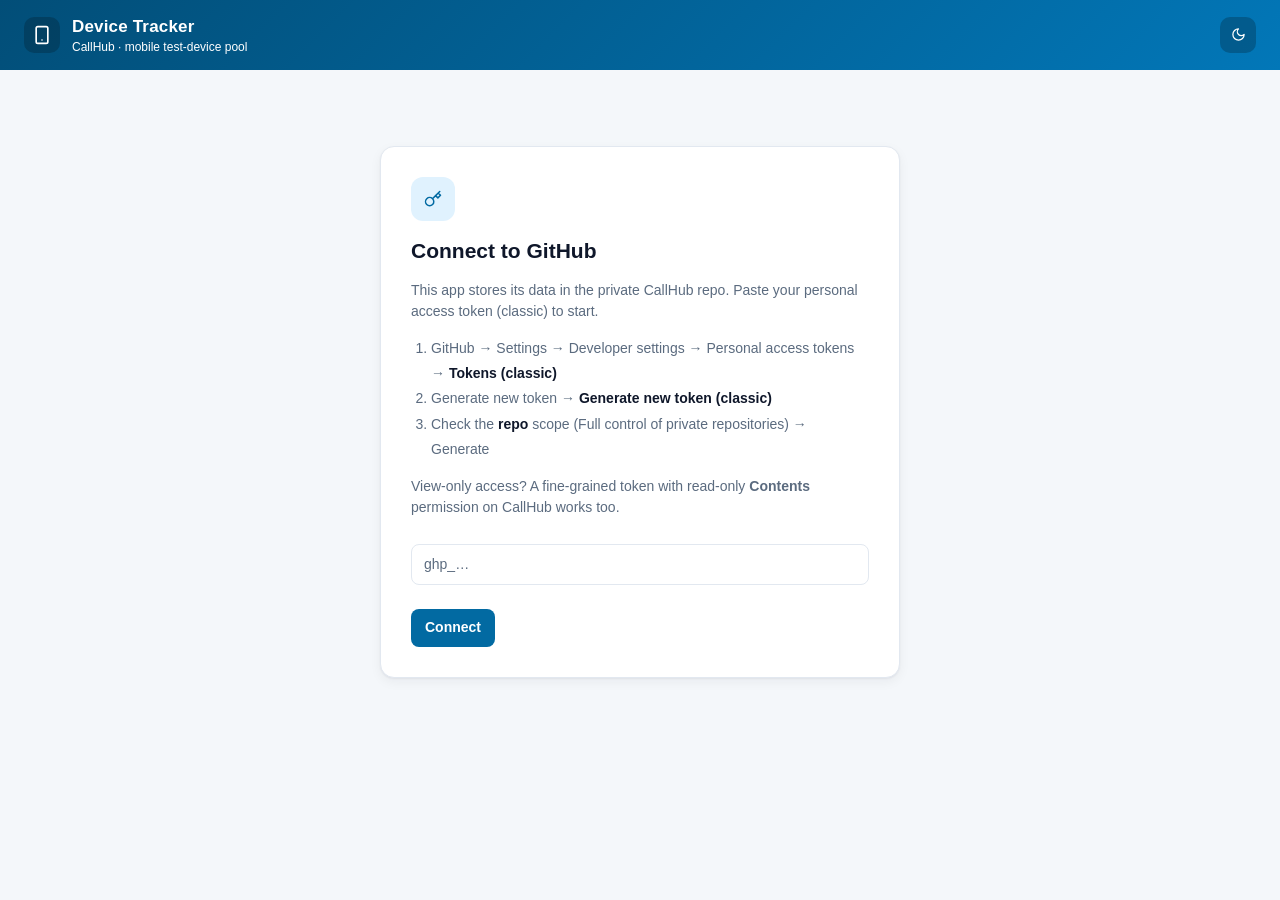
==== commit 2d4b8e74: "deploy: tracker: role-based access — Admin / Editor / Viewer (#2)" ====
--- a/index.html
+++ b/index.html
@@ -72,7 +72,11 @@
   header .sub { font-size: 12px; margin-top: -2px; white-space: nowrap; overflow: hidden; text-overflow: ellipsis; }
   header .right { margin-left: auto; display: flex; align-items: center; gap: 10px; }
   header .who { font-size: 13px; background: rgba(0,0,0,.22);
-                padding: 5px 12px; border-radius: 999px; }
+                padding: 5px 12px; border-radius: 999px;
+                display: flex; align-items: center; gap: 8px; }
+  header .who .role-tag { font-size: 10px; font-weight: 700; text-transform: uppercase;
+                          letter-spacing: .06em; background: rgba(255,255,255,.18);
+                          border-radius: 4px; padding: 1px 6px; }
   #themeBtn { background: rgba(0,0,0,.22); border: 0; color: #fff; width: 36px; height: 36px;
               border-radius: 10px; cursor: pointer; display: flex; align-items: center; justify-content: center;
               transition: background-color .18s ease; }
@@ -192,6 +196,9 @@
   .badge.checked_out { background: var(--badge-checked_out-bg); color: var(--badge-checked_out-fg); }
   .badge.lost        { background: var(--badge-lost-bg);        color: var(--badge-lost-fg); }
   .badge.retired     { background: var(--badge-retired-bg);     color: var(--badge-retired-fg); }
+  /* role badges reuse the status tints: admin = blue, editor = green */
+  .badge.admin  { background: var(--badge-checked_out-bg); color: var(--badge-checked_out-fg); }
+  .badge.editor { background: var(--badge-available-bg);   color: var(--badge-available-fg); }
 
   /* SIM provider chips: desaturated brand-hue tints, AA-verified both themes.
      Unverified brands (We4G, 012, 019, …) intentionally stay neutral. */
@@ -355,6 +362,7 @@
   <button data-tab="devices" class="active" aria-current="page"><svg class="i" aria-hidden="true"><use href="#i-device"/></svg>Devices</button>
   <button data-tab="history"><svg class="i" aria-hidden="true"><use href="#i-history"/></svg>History</button>
   <button data-tab="workers"><svg class="i" aria-hidden="true"><use href="#i-users"/></svg>Workers</button>
+  <button data-tab="roles" hidden><svg class="i" aria-hidden="true"><use href="#i-key"/></svg>Roles</button>
   <button data-tab="settings"><svg class="i" aria-hidden="true"><use href="#i-settings"/></svg>Settings</button>
 </nav>
 <main>
@@ -368,6 +376,7 @@
       <li>Generate new token → <b>Generate new token (classic)</b></li>
       <li>Check the <b>repo</b> scope (Full control of private repositories) → Generate</li>
     </ol>
+    <p class="muted">View-only access? A fine-grained token with read-only <b>Contents</b> permission on CallHub works too.</p>
     <input id="tokenInput" type="password" placeholder="ghp_…" autocomplete="off" aria-label="Personal access token">
     <div class="err" id="gateErr" role="alert"></div>
     <button class="primary" id="connectBtn">Connect</button>
@@ -431,6 +440,19 @@
     </table></div>
   </section>
 
+  <!-- roles (admin only) -->
+  <section id="tab-roles" hidden>
+    <div class="bar">
+      <span class="muted">Anyone not listed is a read-only <b>Viewer</b>. Write access also requires repo write permission on GitHub.</span>
+      <span class="spacer"></span>
+      <button class="primary" id="addRoleBtn"><svg class="i" aria-hidden="true"><use href="#i-plus"/></svg>Add role</button>
+    </div>
+    <div class="tablewrap"><table id="roleTable">
+      <thead><tr><th>GitHub user</th><th>Role</th><th></th></tr></thead>
+      <tbody></tbody>
+    </table></div>
+  </section>
+
   <!-- settings -->
   <section id="tab-settings" hidden>
     <p>Connected as <b id="whoSettings"></b>.</p>
@@ -479,6 +501,18 @@
   <button class="primary" value="ok">Add</button></div>
 </form></dialog>
 
+<!-- add role -->
+<dialog id="roleDialog" aria-labelledby="roleDialogTitle"><form method="dialog" id="roleForm">
+  <h2 id="roleDialogTitle">Add role</h2>
+  <label>GitHub username <input name="id" required placeholder="octocat" autocomplete="off"></label>
+  <label>Role <select name="role">
+    <option value="editor">Editor — read + edit</option>
+    <option value="admin">Admin — read + edit + manage roles</option>
+  </select></label>
+  <div class="row"><button class="ghost" value="cancel" formnovalidate>Cancel</button>
+  <button class="primary" value="ok">Add</button></div>
+</form></dialog>
+
 <div id="rowMenu" popover role="menu" aria-label="Device actions"></div>
 
 <div id="toast" role="status" aria-live="polite"></div>
@@ -520,6 +554,12 @@
   }
   return out;
 }
+
+// ---------- roles: unlisted users are read-only Viewers; GitHub repo permissions are the real gate,
+// this only drives the UI. All permission checks go through can() so a future server can own it. ----------
+const ROLE_LABEL = { admin: 'Admin', editor: 'Editor', viewer: 'Viewer' };
+const roleOf = id => state?.roles.find(r => r.id.toLowerCase() === String(id ?? '').toLowerCase())?.role ?? 'viewer';
+const can = a => ({ edit: ['admin', 'editor'], manageRoles: ['admin'] })[a].includes(roleOf(login));
 
 const mutations = {
   addDevice(s, f) {
@@ -579,6 +619,25 @@
     d.status = 'retired'; d.holderId = null; d.heldSince = null;
     ev(s, 'retired', { deviceId, note });
   },
+  setRole(s, id, role) {
+    id = String(id ?? '').trim().replace(/^@/, '');
+    if (!id) throw Error('enter a GitHub username');
+    if (role !== 'admin' && role !== 'editor') throw Error('invalid role');
+    const r = s.roles.find(r => r.id.toLowerCase() === id.toLowerCase());
+    if (r && r.role === role) throw Error(`${r.id} is already ${ROLE_LABEL[role]}`);
+    if (r?.role === 'admin' && !s.roles.some(x => x !== r && x.role === 'admin'))
+      throw Error('cannot demote the last admin');
+    if (r) r.role = role; else s.roles.push({ id, role });
+    ev(s, 'role-set', { note: `${r?.id ?? id} → ${ROLE_LABEL[role]}` });
+  },
+  removeRole(s, id) {
+    const i = s.roles.findIndex(r => r.id === id);
+    if (i < 0) throw Error('role not found');
+    if (s.roles[i].role === 'admin' && !s.roles.some((x, j) => j !== i && x.role === 'admin'))
+      throw Error('cannot remove the last admin');
+    s.roles.splice(i, 1);
+    ev(s, 'role-removed', { note: `${id} → Viewer` });
+  },
 };
 
 // ---------- GitHub I/O ----------
@@ -603,6 +662,7 @@
   const j = await res.json();
   sha = j.sha;
   state = JSON.parse(b64decode(j.content));
+  state.roles ??= []; // schema 1 → 2
   renderAll();
 }
 
@@ -623,6 +683,8 @@
       return;
     }
     if (res.status === 409 || res.status === 422) { await loadData(); continue; } // someone else wrote first
+    if (res.status === 403 || res.status === 404) // fine-grained read-only tokens get 404 on PUT
+      throw Error('Your token has no write access — ask an admin for edit access.');
     throw Error(`Save failed (HTTP ${res.status})`);
   }
   throw Error('Save failed after 3 attempts — refresh and try again.');
@@ -652,7 +714,7 @@
   PROVIDERS.map(p => `<option>${p}</option>`).join('');
 const EVENT_LABEL = { 'device-added': 'Device added', 'device-edited': 'Device edited', checkout: 'Assigned',
                       checkin: 'Returned', lost: 'Marked lost', found: 'Marked found', retired: 'Retired',
-                      'worker-added': 'Worker added' };
+                      'worker-added': 'Worker added', 'role-set': 'Role set', 'role-removed': 'Role removed' };
 const FIELD_LABEL = { name: 'Name', os: 'OS', serial: 'Serial', imei1: 'IMEI 1', imei2: 'IMEI 2',
                       phone: 'Phone', provider: 'SIM', accounts: 'Accounts' };
 const diffSide = (v, tag) => v ? `<${tag}>${esc(v)}</${tag}>` : '<span class="muted">—</span>';
@@ -752,7 +814,7 @@
         ? `<span class="chip" aria-hidden="true">${esc(initials(workerName(d.holderId)))}</span>${esc(workerName(d.holderId))}` +
           (d.status === 'lost' ? ' <span class="muted">(last holder)</span>' : '')
         : '<span class="muted">—</span>';
-      const btns = {
+      const btns = !can('edit') ? '' : {
         available:   `<button class="primary" data-a="checkout">Assign</button>`,
         checked_out: `<button class="primary" data-a="checkin">Return</button>`,
         lost:        `<button class="primary" data-a="found">Found</button>`,
@@ -805,7 +867,28 @@
   $('#workerTable tbody').innerHTML = rows.join('') || emptyRow(2, 'No workers yet — add teammates so devices can be assigned');
 }
 
-function renderAll() { renderDevices(); renderHistory(); renderWorkers(); }
+function renderRoles() {
+  const rows = [...state.roles].sort((a, b) => a.id.localeCompare(b.id)).map(r => `<tr>
+    <td><span class="chip" aria-hidden="true">${esc(r.id.slice(0, 2).toUpperCase())}</span><b>${esc(r.id)}</b>${r.id.toLowerCase() === (login ?? '').toLowerCase() ? ' <span class="muted">(you)</span>' : ''}</td>
+    <td><span class="badge ${r.role}">${ROLE_LABEL[r.role]}</span></td>
+    <td class="actions">
+      <button class="ghost" data-role="${r.role === 'admin' ? 'editor' : 'admin'}" data-id="${esc(r.id)}">Make ${r.role === 'admin' ? 'Editor' : 'Admin'}</button>
+      <button class="ghost danger" data-rm="${esc(r.id)}">Remove</button></td></tr>`);
+  $('#roleTable tbody').innerHTML = rows.join('') || emptyRow(3, 'No roles yet — everyone is a read-only Viewer');
+}
+
+// role gating is UI-only (GitHub repo permissions are the real gate) — hide, don't disable
+function applyPermissions() {
+  $('#addDeviceBtn').hidden = $('#addWorkerBtn').hidden = !can('edit');
+  $('#tabs [data-tab="roles"]').hidden = !can('manageRoles');
+  if (!can('manageRoles') && !$('#tab-roles').hidden) show('devices'); // demoted while on the tab
+  if (login) {
+    $('#who').innerHTML = `${esc(login)}<span class="role-tag">${ROLE_LABEL[roleOf(login)]}</span>`;
+    $('#whoSettings').textContent = `${login} (${ROLE_LABEL[roleOf(login)]})`;
+  }
+}
+
+function renderAll() { applyPermissions(); renderDevices(); renderHistory(); renderWorkers(); renderRoles(); }
 
 // ---------- CSV export: downloads exactly what the table shows (filters + sort applied) ----------
 const csvCell = v => {
@@ -847,7 +930,7 @@
     b.classList.toggle('active', on);
     if (on) b.setAttribute('aria-current', 'page'); else b.removeAttribute('aria-current');
   });
-  ['devices', 'history', 'workers', 'settings'].forEach(t => $('#tab-' + t).hidden = t !== tab);
+  ['devices', 'history', 'workers', 'roles', 'settings'].forEach(t => $('#tab-' + t).hidden = t !== tab);
 }
 $('#tabs').addEventListener('click', e => {
   const b = e.target.closest('button');
@@ -895,6 +978,14 @@
 };
 $('#addWorkerBtn').onclick = () =>
   openForm($('#workerDialog'), f => act(() => commit(`add worker ${f.name}`, s => mutations.addWorker(s, f.name))));
+$('#addRoleBtn').onclick = () =>
+  openForm($('#roleDialog'), f => act(() => commit(`set role ${f.id.trim()} → ${f.role}`, s => mutations.setRole(s, f.id, f.role))));
+$('#roleTable').addEventListener('click', e => {
+  const b = e.target.closest('button');
+  if (!b) return;
+  if (b.dataset.rm) act(() => commit(`remove role ${b.dataset.rm}`, s => mutations.removeRole(s, b.dataset.rm)));
+  else if (b.dataset.role) act(() => commit(`set role ${b.dataset.id} → ${b.dataset.role}`, s => mutations.setRole(s, b.dataset.id, b.dataset.role)));
+});
 
 // ---------- row action menu (one shared popover, filled per device status) ----------
 const rowMenu = $('#rowMenu');
@@ -985,7 +1076,7 @@
 }
 function showGate(msg) {
   $('#gate').hidden = false; $('#tabs').hidden = true;
-  ['devices', 'history', 'workers', 'settings'].forEach(t => $('#tab-' + t).hidden = true);
+  ['devices', 'history', 'workers', 'roles', 'settings'].forEach(t => $('#tab-' + t).hidden = true);
   $('#gateErr').textContent = msg;
 }
 async function connect(tok) {
@@ -1002,7 +1093,7 @@
   login = l;
   enterApp();
   $('#who').hidden = false;
-  $('#who').textContent = login; $('#whoSettings').textContent = login;
+  renderAll(); // role badge + edit controls depend on login, which loadData didn't have yet
 }
 $('#connectBtn').onclick = async () => {
   const btn = $('#connectBtn');
@@ -1087,6 +1178,35 @@
       === 'OS: 13 → 14; Phone: — → 050' && detailText({ note: 'hi' }) === 'hi', 'export detail text');
   assert(gmailUrl('qa+test@gmail.com') === 'https://accounts.google.com/AccountChooser?Email=qa%2Btest%40gmail.com&continue=https%3A%2F%2Fmail.google.com%2F',
     'gmail sign-in url encodes the address');
+  // roles
+  s.roles = [];
+  mutations.setRole(s, ' @Alice ', 'admin');
+  assert(s.roles[0].id === 'Alice' && s.roles[0].role === 'admin', 'role added, @/whitespace stripped');
+  threw = false; try { mutations.setRole(s, 'alice', 'editor'); } catch { threw = true; }
+  assert(threw, 'last admin cannot be demoted');
+  threw = false; try { mutations.removeRole(s, 'Alice'); } catch { threw = true; }
+  assert(threw, 'last admin cannot be removed');
+  mutations.setRole(s, 'bob', 'admin');
+  mutations.setRole(s, 'ALICE', 'editor');
+  assert(s.roles.length === 2 && s.roles[0].id === 'Alice' && s.roles[0].role === 'editor',
+    'case-insensitive update keeps original id');
+  threw = false; try { mutations.setRole(s, 'Alice', 'editor'); } catch { threw = true; }
+  assert(threw, 'no-op role change rejected');
+  mutations.removeRole(s, 'Alice');
+  assert(s.roles.length === 1 && s.roles[0].id === 'bob', 'demoted admin removable');
+  threw = false; try { mutations.setRole(s, 'x', 'boss'); } catch { threw = true; }
+  assert(threw, 'invalid role rejected');
+  threw = false; try { mutations.setRole(s, '  ', 'editor'); } catch { threw = true; }
+  assert(threw, 'blank username rejected');
+  assert(s.events.filter(e => e.type === 'role-set').length === 3
+      && s.events.filter(e => e.type === 'role-removed').length === 1, 'role changes audited');
+  state = { roles: [{ id: 'Bob', role: 'editor' }] };
+  assert(roleOf('bob') === 'editor' && roleOf('nobody') === 'viewer' && roleOf(null) === 'viewer', 'roleOf defaults to viewer');
+  login = 'bob';
+  assert(can('edit') && !can('manageRoles'), 'editor can edit, not manage roles');
+  login = 'nobody';
+  assert(!can('edit'), 'viewer cannot edit');
+  state = null; login = 'tester';
   console.log('SELFTEST PASS —', s.events.length, 'events');
   document.title = 'SELFTEST PASS';
 }
